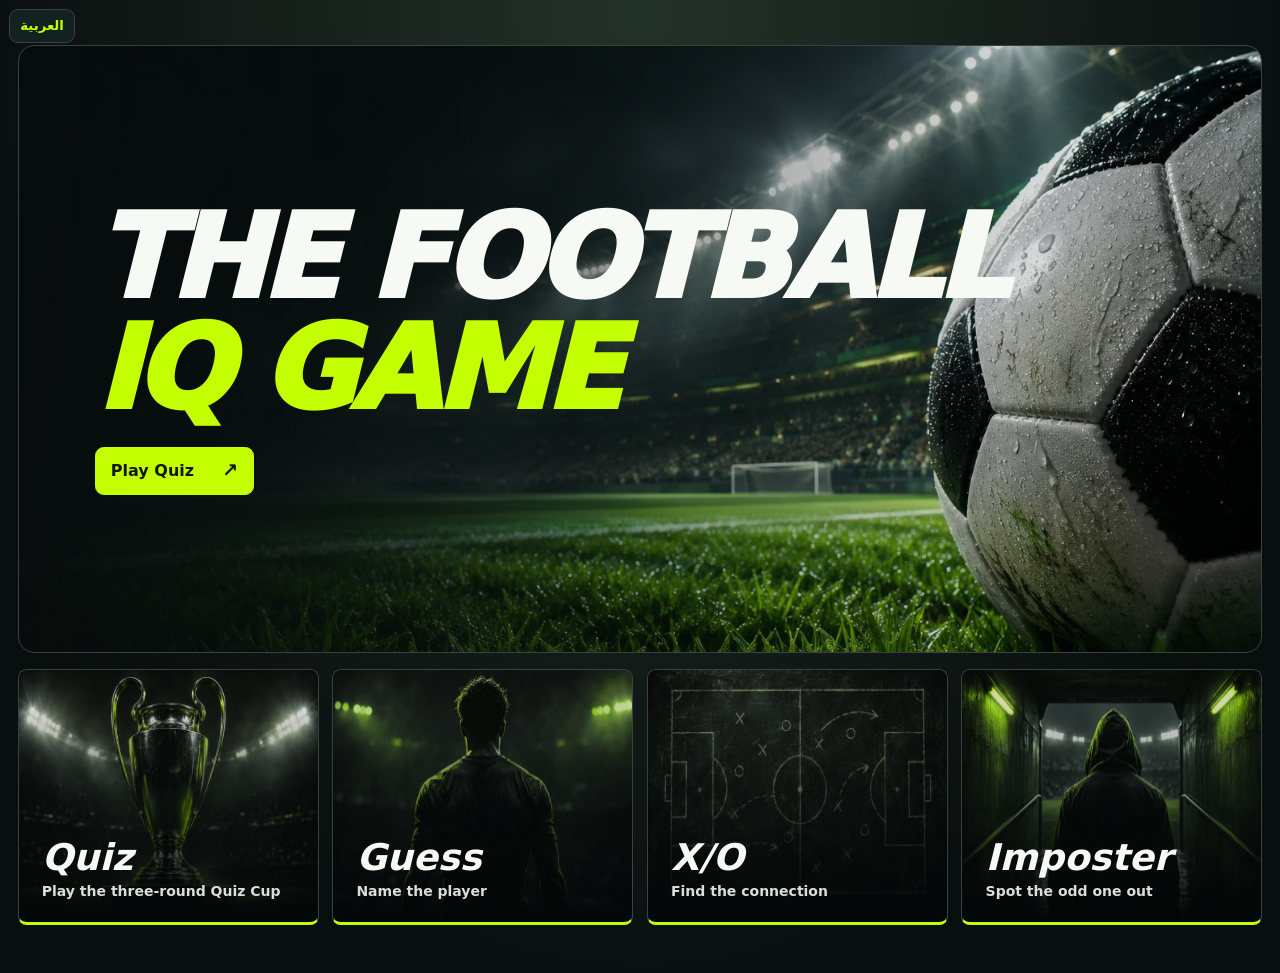
==== index.html @ b5e36988 "Football IQ game the initial Football IQ game files, including the bilingual Quiz, X/O, and Imposter" ====
<!DOCTYPE html>
<html lang="en">
<head>
  <meta charset="UTF-8">
  <meta name="viewport" content="width=device-width, initial-scale=1">
  <title>The Football IQ Game</title>

  <link rel="stylesheet" href="static/design.css">
<script src="/static/arabic-labels.js?v=more-clues-1"></script>
<script src="/static/language.js?v=more-clues-1"></script>
</head>
<body>
  <main class="landing">
    <section class="screen" id="quiz">
      <h1>Quiz</h1>
      <div class="modes">
        <a class="button" href="game.html?mode=quiz">Team</a>
        <form action="/quiz/solo" method="post"><button class="button" type="submit">One Player</button></form>
      </div>
      <p role="status"></p>
      <a class="button" href="#home">Back to games</a>
    </section>

    <section class="screen" id="guess">
      <h1>Guess</h1>
      <div class="modes">
        <a class="button" href="game.html?mode=guess">Team</a>
        <button class="button solo" type="button">One Player</button>
      </div>
      <p role="status"></p>
      <a class="button" href="#home">Back to games</a>
    </section>

    <section class="screen" id="xo">
      <h1>X/O</h1>
      <div class="modes">
        <a class="button" href="game.html?mode=xo">Team</a>
        <form action="/xo/solo" method="post"><button class="button" type="submit">One Player</button></form>
      </div>
      <p role="status"></p>
      <a class="button" href="#home">Back to games</a>
    </section>

    <section class="screen" id="imposter">
      <h1>Imposter</h1>
      <form class="player-form" method="post" action="/imposter">
        <label for="players">How many players?</label>
        <input id="players" name="players" type="number" min="3" max="20" value="4" step="1" required>
        <button class="button" type="submit">Confirm</button>
      </form>
      <a class="button" href="#home">Back to games</a>
    </section>

    <section id="home">
      <header class="stadium">
        <div class="hero-copy">
          <h1>The Football<br><span>IQ Game</span></h1>
          <a class="button primary" href="#quiz">Play Quiz <span aria-hidden="true">↗</span></a>
        </div>
      </header>
      <nav class="games" aria-label="Games">
        <a class="button" href="#quiz"><strong>Quiz</strong><small>Play the three-round Quiz Cup</small></a>
        <a class="button" href="#guess"><strong>Guess</strong><small>Name the player</small></a>
        <a class="button" href="#xo"><strong>X/O</strong><small>Find the connection</small></a>
        <a class="button" href="#imposter"><strong>Imposter</strong><small>Spot the odd one out</small></a>
      </nav>
    </section>
  </main>

  <script>
    for (const button of document.querySelectorAll('.solo')) {
      button.addEventListener('click', () => {
        const message = button.closest('section').querySelector('[role="status"]');
        message.textContent = tr('One Player selected.');
      });
    }

  </script>
</body>
</html>
---- static/design.css ----
:root {
  color-scheme: dark;
  --paper: #090e0e;
  --ink: #f7f9f4;
  --lime: #c3ff00;
  --muted: #b0bbb6;
  --panel: #141d1c;
  --line: #38423e;
}
* { box-sizing: border-box; }
body {
  margin: 0;
  min-height: 100vh;
  color: var(--ink);
  background: radial-gradient(ellipse at 50% 0, #233228, transparent 75vh), var(--paper);
  font: 1rem system-ui, sans-serif;
}
main { width: min(100%, 67rem); margin: auto; padding: clamp(1.2rem, 5vh, 3rem) 1.1rem 3rem; text-align: center; }
main.landing { width: min(100%, 92rem); }
h1 {
  margin: 0 0 1.4rem;
  font: italic 950 clamp(2.3rem, 7vw, 5.1rem)/.96 "Arial Narrow", Impact, system-ui, sans-serif;
  letter-spacing: -.045em;
  text-transform: uppercase;
  overflow-wrap: anywhere;
}
h1 span, .site-nav span, .ready-card h2 { color: var(--lime); }
h2 { overflow-wrap: anywhere; }
a { color: inherit; text-underline-offset: .2em; }
.stadium {
  display: grid;
  align-items: center;
  min-height: clamp(24rem, 59vw, 38rem);
  border: 1px solid var(--line);
  border-radius: 1rem;
  overflow: hidden;
  background: linear-gradient(90deg, #070c0cee, #070c0c60 52%, #070c0c05), url('stadium.webp') 59% 58% / cover, #1a261f;
  text-align: left;
}
.hero-copy { padding: clamp(1.25rem, 6vw, 5.2rem); }
.hero-copy h1 { font-size: clamp(3.25rem, 9vw, 8.5rem); }
.games, .modes, .options, .teams { display: grid; grid-template-columns: repeat(2, minmax(0, 1fr)); gap: .85rem; }
.games { grid-template-columns: repeat(4, minmax(0, 1fr)); margin: 1rem 0 0; }
.modes { max-width: 48rem; margin: 2rem auto; }
.games .button {
  --x: 0%; --y: 0%;
  display: grid;
  place-content: end start;
  text-align: left;
  min-height: clamp(10rem, 20vw, 16rem);
  padding: clamp(.65rem, 2vw, 1.45rem);
  background: linear-gradient(0deg, #030707 1%, #03070728 85%), url('game-tiles.webp') var(--x) var(--y) / 200% 200%, var(--panel);
  border-bottom: .23rem solid var(--lime);
  transition: transform .15s ease, border-color .15s ease;
}
.games .button:nth-child(2n) { --x: 100%; }
.games .button:nth-child(n+3) { --y: 100%; }
.games .button:hover { transform: translateY(-3px); border-color: var(--lime); background-color: var(--panel); color: var(--ink); }
.games strong { font: italic 850 clamp(1.4rem, 3vw, 2.3rem)/1 "Arial Narrow", Impact, system-ui, sans-serif; }
.games small { font-size: .875rem; color: #d6e0d8; margin-top: .35rem; }
.modes .button { display: grid; width: 100%; min-height: 6rem; font-size: 1.3rem; }
.card, .button, button, select, input { border: 1px solid var(--line); border-radius: .55rem; background: var(--panel); color: inherit; }
.card { padding: clamp(1rem, 3vw, 1.6rem); overflow-wrap: anywhere; }
.button, button, select, input { font: inherit; min-height: 3rem; padding: .7rem .9rem; }
input { width: 100%; background: #0c1311; }
.button { display: inline-grid; place-content: center; text-decoration: none; }
button, .button { cursor: pointer; font-weight: 800; }
button:enabled:hover, .button:hover { background: #2a382e; border-color: var(--lime); }
button:disabled { cursor: default; opacity: .62; }
:focus-visible { outline: 3px solid var(--lime); outline-offset: 3px; }
form button, .primary { background: var(--lime); border-color: var(--lime); color: #11180a; }
form button:enabled:hover, .primary:hover { background: #dcff69; color: #11180a; }
.modes form .button { background: var(--panel); border-color: var(--line); color: var(--ink); }
.screen { display: none; }
.screen:target { display: block; }
.screen:target ~ #home { display: none; }
.player-form, .small { max-width: 25rem; margin: 1rem auto; }
form, .player-form { display: grid; gap: .7rem; }
img { display: block; width: 160px; max-width: 100%; margin: 1rem auto; background: white; border-radius: .25rem; }
.copy { margin-top: .5rem; }
.site-nav { display: inline-block; margin-bottom: 1.75rem; font-weight: 850; text-transform: uppercase; text-decoration: none; }
.team-slot { font-size: .875rem; font-weight: 800; letter-spacing: .075em; text-transform: uppercase; color: var(--muted); }
.ready-card { display: grid; align-content: center; min-height: 8.5rem; }
.ready-card h2 { margin: .15rem 0 .5rem; font-size: clamp(1.4rem, 4vw, 2.2rem); }
.static-teams { margin: 1.5rem 0; }
#round-label, #clock, .quiz-topic { color: var(--lime); }
.quiz-stage { max-width: 52rem; margin: auto; text-align: left; }
.quiz-topic { margin: 1.2rem 0 .35rem; }
#question { margin: .4rem 0 1.2rem; font-size: clamp(1.25rem, 4vw, 2.15rem); }
progress { display: block; width: 100%; height: .65rem; margin: .55rem 0; accent-color: var(--lime); }
#answers button { min-height: 4.5rem; text-align: left; background: #1d2925; }
#answers button:enabled:hover { border-color: var(--lime); background: #2b402e; }
#answers .correct { border-color: var(--lime); background: #354b23; color: var(--ink); opacity: 1; }
.bars { display: flex; align-items: end; gap: .45rem; max-width: 52rem; margin: 1rem auto; }
.bar-card { flex: 1; min-width: 0; overflow-wrap: anywhere; padding: .6rem .2rem; border: 1px solid var(--line); border-radius: .5rem; background: var(--panel); }
.track { height: 6rem; max-width: 2.6rem; margin: .35rem auto; display: flex; align-items: end; background: #26332a; }
.fill { width: 100%; background: var(--lime); }
@media (prefers-reduced-motion:no-preference) { .fill { animation: rise .55s ease-out; } }
@keyframes rise { from { height: var(--previous); } }
.table-wrap { max-width: 52rem; overflow-x: auto; margin: 1.25rem auto; }
table { border-collapse: collapse; width: 100%; background: var(--panel); text-align: right; font-variant-numeric: tabular-nums; }
th, td { border-bottom: 1px solid var(--line); padding: .7rem .55rem; }
th:first-child, td:first-child { text-align: left; }
thead { background: #233427; }
td:last-child { color: var(--lime); font-weight: 850; }
#message { min-height: 1.5em; }
#next { margin-top: 1.4rem; min-width: min(100%, 14rem); }
[hidden] { display: none !important; }
@media(max-width: 45rem) {
  .games { grid-template-columns: repeat(2, minmax(0,1fr)); }
  .stadium { background-position: 66% center; }
  .hero-copy { padding-bottom: 4rem; }
}
@media(max-width: 32rem) {
  .teams { grid-template-columns: 1fr; }
  .options { gap: .5rem; }
  .games small { font-size: .8rem; }
}

.cup-page { position: relative; }
.cup-page .site-nav { margin-bottom: 1.15rem; }
.round-path {
  display: flex;
  flex-wrap: wrap;
  justify-content: center;
  gap: .3rem .9rem;
  margin: 0 auto 1.25rem;
  color: var(--muted);
  font-size: .79rem;
  font-weight: 750;
}
.round-path span { padding: .35rem .1rem; border-bottom: 2px solid transparent; }
.round-path .active-round { color: var(--lime); border-bottom-color: var(--lime); }
.kickoff, .winner-banner {
  display: grid;
  place-content: center;
  gap: .5rem;
  padding: 1.25rem;
  background: linear-gradient(100deg, #0a1712ee 10%, #0a171250), url('stadium.webp') 58% 56% / cover, #10201a;
  border: 1px solid #627e4a;
  border-radius: .55rem;
  color: var(--lime);
}
.kickoff { min-height: 13rem; max-width: 52rem; margin: auto; }
.kickoff strong, .winner-banner strong { font: italic 900 clamp(2.3rem, 6vw, 4.2rem)/1 system-ui; overflow-wrap: anywhere; }
.kickoff span, .winner-banner span { font-weight: 800; text-transform: uppercase; letter-spacing: .1em; }
.quiz-stage { background: linear-gradient(145deg, #182922, #101917 62%); }
#fuse { accent-color: #ff9b72; }
#clock.urgent #turn { color: #ffb090; font-weight: 800; }
#feedback { margin: .65rem auto; color: #ffb090; font-weight: 750; }
#feedback[data-correct=true] { color: var(--lime); }
.standings-title { margin: 0 0 .85rem; text-align: left; }
.winner-banner { margin-bottom: .8rem; }
.standings-board {
  background: none;
  border-collapse: separate;
  border-spacing: 0 .35rem;
}
.standings-board thead { background: none; color: var(--muted); }
.standings-board th, .standings-board td { padding: .65rem clamp(.35rem, 2vw, 1rem); }
.standings-board tbody tr { background: linear-gradient(105deg, #24342c, #141f1b); }
.standings-board tbody th, .standings-board thead th:nth-child(2) { text-align: left; overflow-wrap: anywhere; }
.standings-board tbody .your-team { background: linear-gradient(100deg, #344827, #202d1c); }
.standings-board .your-team td:first-child { border-left: 3px solid var(--lime); }
.rank-number { font: italic 900 1.35rem/1 system-ui; }
.team-marker { display: block; font-size: .7rem; font-weight: 650; color: var(--lime); }
.standing-total { font-size: 1.25rem; white-space: nowrap; }
.standing-total small { display: inline-block; margin-left: .45rem; color: #d5e3cd; font-size: .78rem; }
@media (prefers-reduced-motion: no-preference) {
  .standings-board tbody tr { animation: settle .47s cubic-bezier(.18,.74,.37,1) both; }
  @keyframes settle {
    from { opacity: .38; transform: translateY(calc(var(--movement) * 2.25rem)); }
    to { opacity: 1; transform: translateY(0); }
  }
}

.cup-body {
  background:
    linear-gradient(180deg, #060d0f8c 0, #090e0eea 26rem, #090e0e 44rem),
    url('stadium.webp') center 47% / auto max(28rem, 55vh) no-repeat,
    #090e0e;
}
@media (min-width: 64rem) {
  .cup-body { background-size: auto, 100% auto, auto; }
}
.cup-body[data-round="1"] { --round-accent: #ffb18b; }
.cup-body[data-round="2"] { --round-accent: #a1f1d5; }
.cup-page #title { text-shadow: 0 .1em .3em #020605; }
.cup-page #round-label, .cup-page #clock, .cup-page .quiz-topic { color: var(--round-accent, var(--lime)); }
.cup-page .quiz-stage {
  border-top: 3px solid var(--round-accent, var(--lime));
  box-shadow: 0 1rem 3rem #03080780;
}
#answers button { display: flex; align-items: center; gap: .75rem; overflow-wrap: anywhere; }
.answer-key {
  display: grid;
  flex: 0 0 1.75rem;
  width: 1.75rem;
  height: 1.75rem;
  place-items: center;
  border: 1px solid #5b7266;
  border-radius: .22rem;
  color: var(--round-accent, var(--lime));
  font-variant-numeric: tabular-nums;
}
.cup-page #seconds { font-variant-numeric: tabular-nums; }
.cup-page #timer { accent-color: var(--round-accent, var(--lime)); }
@media (max-width: 28rem) {
  .cup-page .options { grid-template-columns: 1fr; }
  #answers button { min-height: 3rem; }
  .standings-board th, .standings-board td { font-size: .83rem; }
}

#home .hero-copy .primary { display: inline-flex; gap: 1.75rem; align-items: center; }
#home .hero-copy .primary span { font-size: 1.2rem; }
.lobby-page .teams { grid-template-columns: repeat(auto-fit, minmax(min(100%, 15rem), 1fr)); }
.lobby-page .card, .naming-page .card, .setup-page .card { background: linear-gradient(125deg, #1b2b23, #111b18); }
.lobby-page .host-card { border-color: #628641; }
.lobby-page .host-card p { color: var(--lime); }

.language-switch {
  position: absolute;
  top: .55rem;
  left: .55rem;
  z-index: 3;
  background: #14221f;
  color: var(--lime);
  min-height: 2.15rem;
  padding: .3rem .65rem;
  font-size: .83rem;
}
@media (max-width: 44rem) {
  body:has(.language-switch) main { padding-top: max(3rem, 5vh); }
}
[dir="rtl"] h1 { font-family: Tahoma, Arial, sans-serif; line-height: 1.15; letter-spacing: 0; }
[dir="rtl"] .stadium { direction: ltr; }
[dir="rtl"] .hero-copy { direction: rtl; justify-self: start; text-align: right; }
[dir="rtl"] .games { direction: ltr; }
[dir="rtl"] .games .button { text-align: right; justify-content: end; }
[dir="rtl"] .quiz-stage, [dir="rtl"] #answers button { text-align: right; }

.xo-start-form { grid-template-columns: minmax(0, 1fr) minmax(0, 1fr); }
.xo-start-form label { grid-column: 1 / -1; }
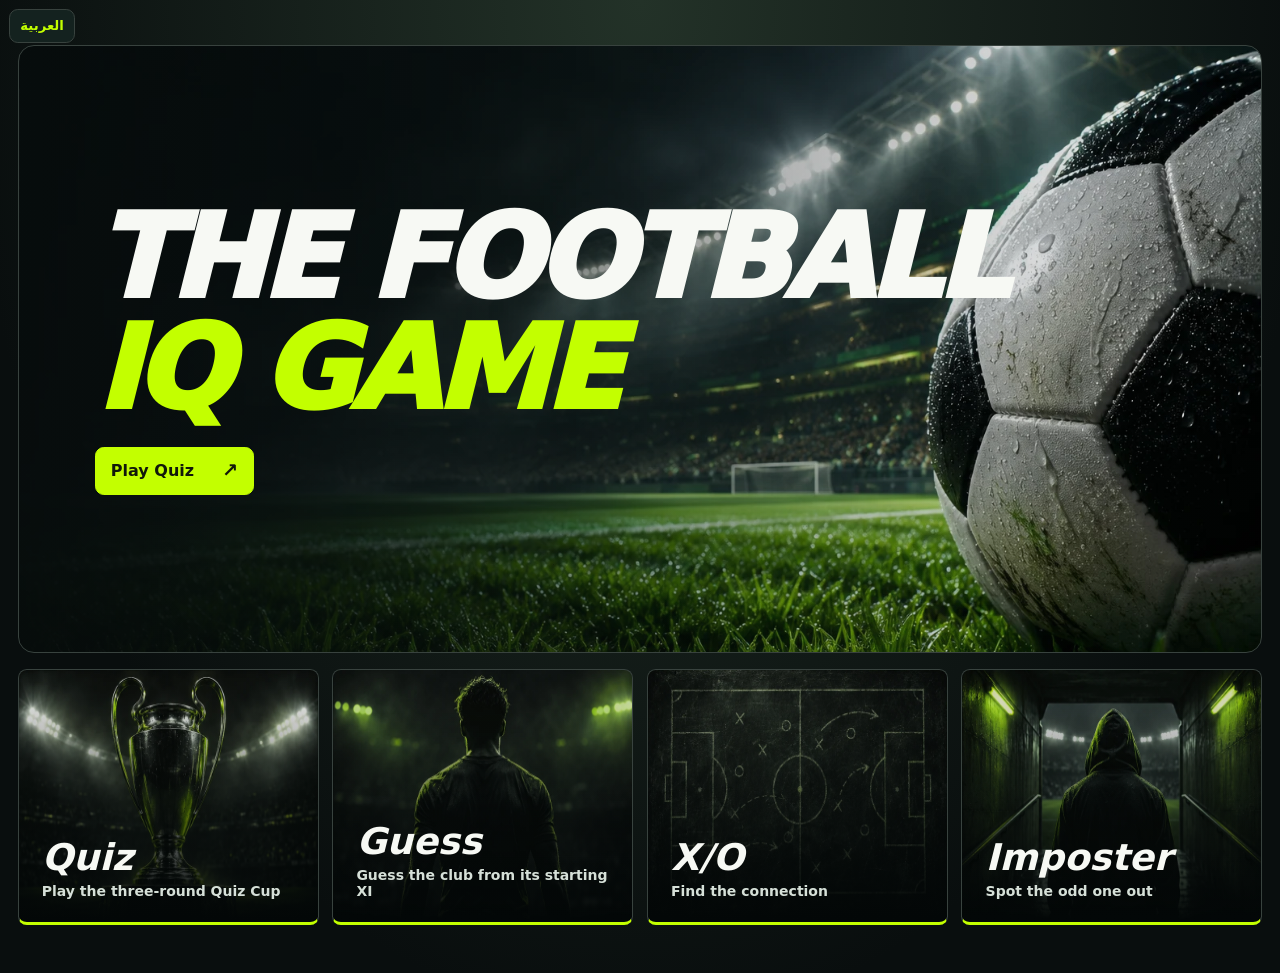
==== commit 76e1a0cc: "Add files via upload" ====
--- a/index.html
+++ b/index.html
@@ -25,7 +25,7 @@
       <h1>Guess</h1>
       <div class="modes">
         <a class="button" href="game.html?mode=guess">Team</a>
-        <button class="button solo" type="button">One Player</button>
+        <a class="button" href="/guess/solo">One Player</a>
       </div>
       <p role="status"></p>
       <a class="button" href="#home">Back to games</a>
@@ -35,7 +35,7 @@
       <h1>X/O</h1>
       <div class="modes">
         <a class="button" href="game.html?mode=xo">Team</a>
-        <form action="/xo/solo" method="post"><button class="button" type="submit">One Player</button></form>
+        <a class="button" href="/xo/solo">One Player</a>
       </div>
       <p role="status"></p>
       <a class="button" href="#home">Back to games</a>
@@ -60,7 +60,7 @@
       </header>
       <nav class="games" aria-label="Games">
         <a class="button" href="#quiz"><strong>Quiz</strong><small>Play the three-round Quiz Cup</small></a>
-        <a class="button" href="#guess"><strong>Guess</strong><small>Name the player</small></a>
+        <a class="button" href="#guess"><strong>Guess</strong><small>Guess the club from its starting XI</small></a>
         <a class="button" href="#xo"><strong>X/O</strong><small>Find the connection</small></a>
         <a class="button" href="#imposter"><strong>Imposter</strong><small>Spot the odd one out</small></a>
       </nav>
